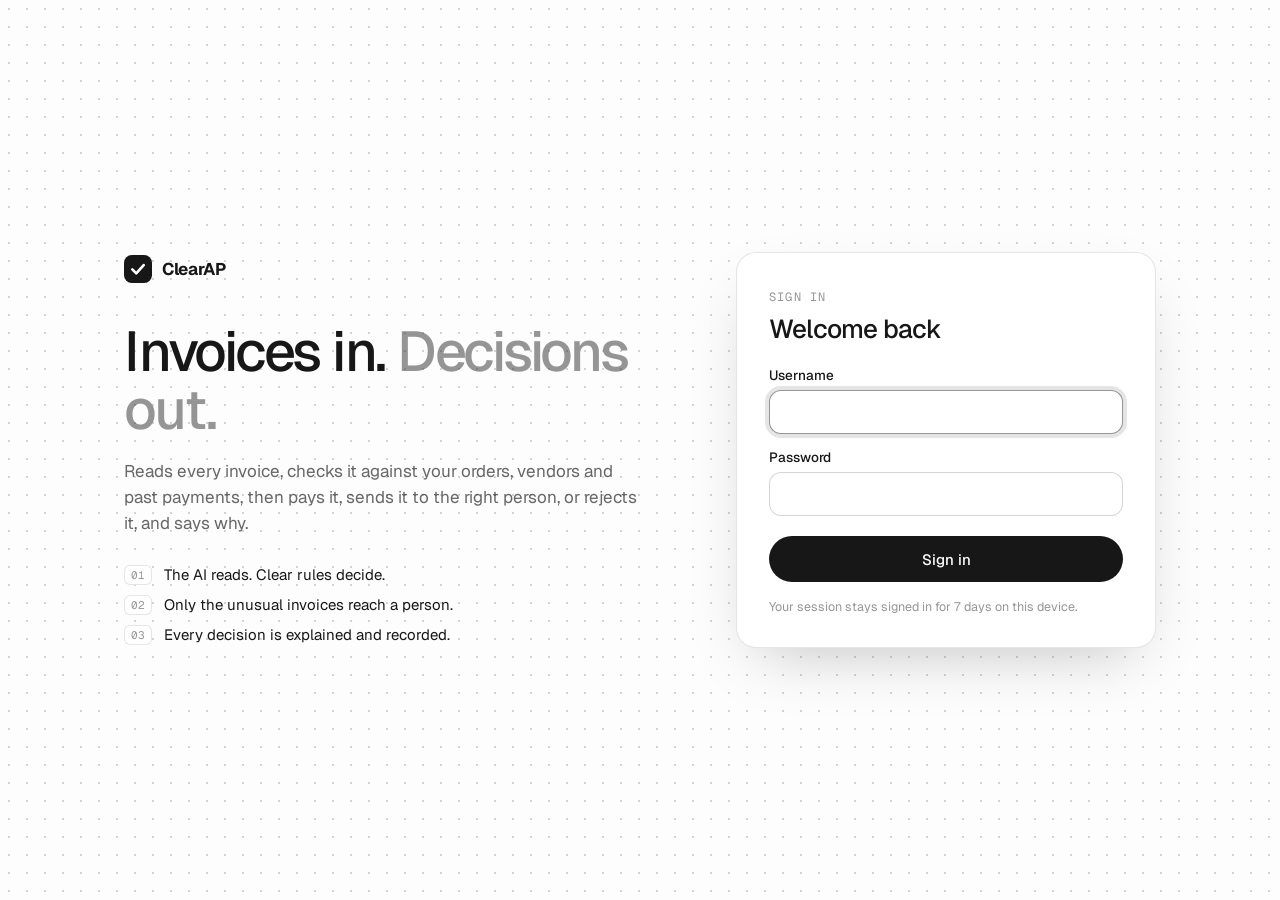
==== static/login.html @ f42cf378 "Production features: batch intake, bulk review, correct & re-check, vendors, exports, sign-in Workfl" ====
<!doctype html>
<html lang="en">
<head>
  <meta charset="utf-8" />
  <meta name="viewport" content="width=device-width, initial-scale=1" />
  <title>Sign in · ClearAP</title>
  <meta name="theme-color" content="#171717" />
  <link rel="preconnect" href="https://fonts.googleapis.com" />
  <link rel="preconnect" href="https://fonts.gstatic.com" crossorigin />
  <link href="https://fonts.googleapis.com/css2?family=Geist:wght@400;500;600&family=Geist+Mono:wght@400;500&display=swap" rel="stylesheet" />
  <link rel="stylesheet" href="/static/login.css" />
  <link rel="icon" href="data:image/svg+xml,<svg xmlns='http://www.w3.org/2000/svg' viewBox='0 0 32 32'><rect width='32' height='32' rx='9' fill='%23171717'/><path d='M9.5 16.5l4.5 4.5 8.5-9.5' stroke='white' stroke-width='3' fill='none' stroke-linecap='round' stroke-linejoin='round'/></svg>" />
</head>
<body>
  <main class="wrap">
    <section class="pitch">
      <div class="brand"><span class="logo"><svg viewBox="0 0 32 32" aria-hidden="true"><rect width="32" height="32" rx="9" fill="currentColor"/><path d="M9.5 16.5l4.5 4.5 8.5-9.5" stroke="var(--bg)" stroke-width="3" fill="none" stroke-linecap="round" stroke-linejoin="round"/></svg></span><b>ClearAP</b></div>
      <h1>Invoices in. <em>Decisions out.</em></h1>
      <p>Reads every invoice, checks it against your orders, vendors and past payments, then pays it, sends it to the right person, or rejects it, and says why.</p>
      <ul><li><span>01</span>The AI reads. Clear rules decide.</li><li><span>02</span>Only the unusual invoices reach a person.</li><li><span>03</span>Every decision is explained and recorded.</li></ul>
    </section>
    <section class="card">
      <span class="eyebrow">Sign in</span>
      <h2>Welcome back</h2>
      <p class="err" id="err" hidden></p>
      <form method="post" action="/login" autocomplete="on">
        <label>Username<input name="username" autocomplete="username" required autofocus /></label>
        <label>Password<input name="password" type="password" autocomplete="current-password" required /></label>
        <button type="submit">Sign in</button>
      </form>
      <p class="fine">Your session stays signed in for 7 days on this device.</p>
    </section>
  </main>
  <script>
    const e = new URLSearchParams(location.search).get("e");
    if (e) { const el = document.getElementById("err"); el.hidden = false;
      el.textContent = e === "locked" ? "Too many attempts. Wait a few minutes and try again." : "That username and password don't match."; }
  </script>
</body>
</html>
---- static/login.css ----
:root { --bg: #fdfdfd; --surface: #fff; --ink: #171717; --ink-2: #2d2d2db8; --ink-3: #2d2d2d80; --line: #2d2d2d1f; --line-strong: #2d2d2d33; --accent: #2f6bff; --bad: #b8323f; --bad-soft: #fdeeee;
  --sans: "Geist", ui-sans-serif, system-ui, sans-serif; --mono: "Geist Mono", ui-monospace, monospace; color-scheme: light; }
@media (prefers-color-scheme: dark) { :root { --bg: #0b0b0b; --surface: #141414; --ink: #ededed; --ink-2: #edededb3; --ink-3: #ededed73; --line: #ffffff1a; --line-strong: #ffffff2e; --bad: #e0607a; --bad-soft: #e0607a1a; color-scheme: dark; } }
* { box-sizing: border-box; }
body { margin: 0; font-family: var(--sans); background: var(--bg); color: var(--ink); -webkit-font-smoothing: antialiased;
  background-image: radial-gradient(var(--line-strong) 1px, transparent 1px); background-size: 18px 18px; }
.wrap { min-height: 100vh; display: grid; grid-template-columns: minmax(0, 1.1fr) minmax(0, 420px); gap: 48px; align-items: center; max-width: 1080px; margin: 0 auto; padding: 40px 24px; }
.brand { display: flex; align-items: center; gap: 10px; font-size: 17px; letter-spacing: -.02em; margin-bottom: 40px; }
.logo { width: 28px; height: 28px; display: inline-flex; color: var(--ink); }
h1 { font-size: clamp(34px, 5vw, 56px); font-weight: 500; letter-spacing: -.04em; line-height: 1.04; margin: 0 0 18px; }
h1 em { font-style: normal; color: var(--ink-3); }
.pitch p { color: var(--ink-2); font-size: 17px; line-height: 1.55; max-width: 520px; margin: 0 0 28px; }
.pitch ul { list-style: none; padding: 0; margin: 0; display: grid; gap: 10px; }
.pitch li { display: flex; gap: 12px; align-items: center; font-size: 15px; }
.pitch li span { font-family: var(--mono); font-size: 11px; color: var(--ink-3); border: 1px solid var(--line); border-radius: 6px; padding: 2px 6px; background: var(--surface); }
.card { background: var(--surface); border: 1px solid var(--line); border-radius: 20px; padding: 32px; box-shadow: 0 24px 60px -24px #00000040; }
.eyebrow { font-family: var(--mono); font-size: 12px; text-transform: uppercase; letter-spacing: .1em; color: var(--ink-3); }
h2 { font-size: 26px; font-weight: 500; letter-spacing: -.03em; margin: 6px 0 20px; }
form { display: grid; gap: 14px; }
label { display: grid; gap: 6px; font-size: 13.5px; font-weight: 500; }
input { height: 44px; border: 1px solid var(--line-strong); border-radius: 12px; padding: 0 14px; font: inherit; font-size: 15px; background: var(--surface); color: var(--ink); outline: none; }
input:focus { border-color: var(--ink-3); box-shadow: 0 0 0 4px var(--line); }
button { height: 46px; border-radius: 999px; border: 0; background: var(--ink); color: var(--bg); font: inherit; font-weight: 500; font-size: 15px; cursor: pointer; margin-top: 6px; }
button:hover { opacity: .88; }
.err { background: var(--bad-soft); color: var(--bad); border-radius: 10px; padding: 10px 12px; font-size: 13.5px; margin: 0 0 14px; }
.fine { color: var(--ink-3); font-size: 12.5px; margin: 16px 0 0; }
@media (max-width: 820px) { .wrap { grid-template-columns: minmax(0, 1fr); gap: 28px; } .brand { margin-bottom: 24px; } }
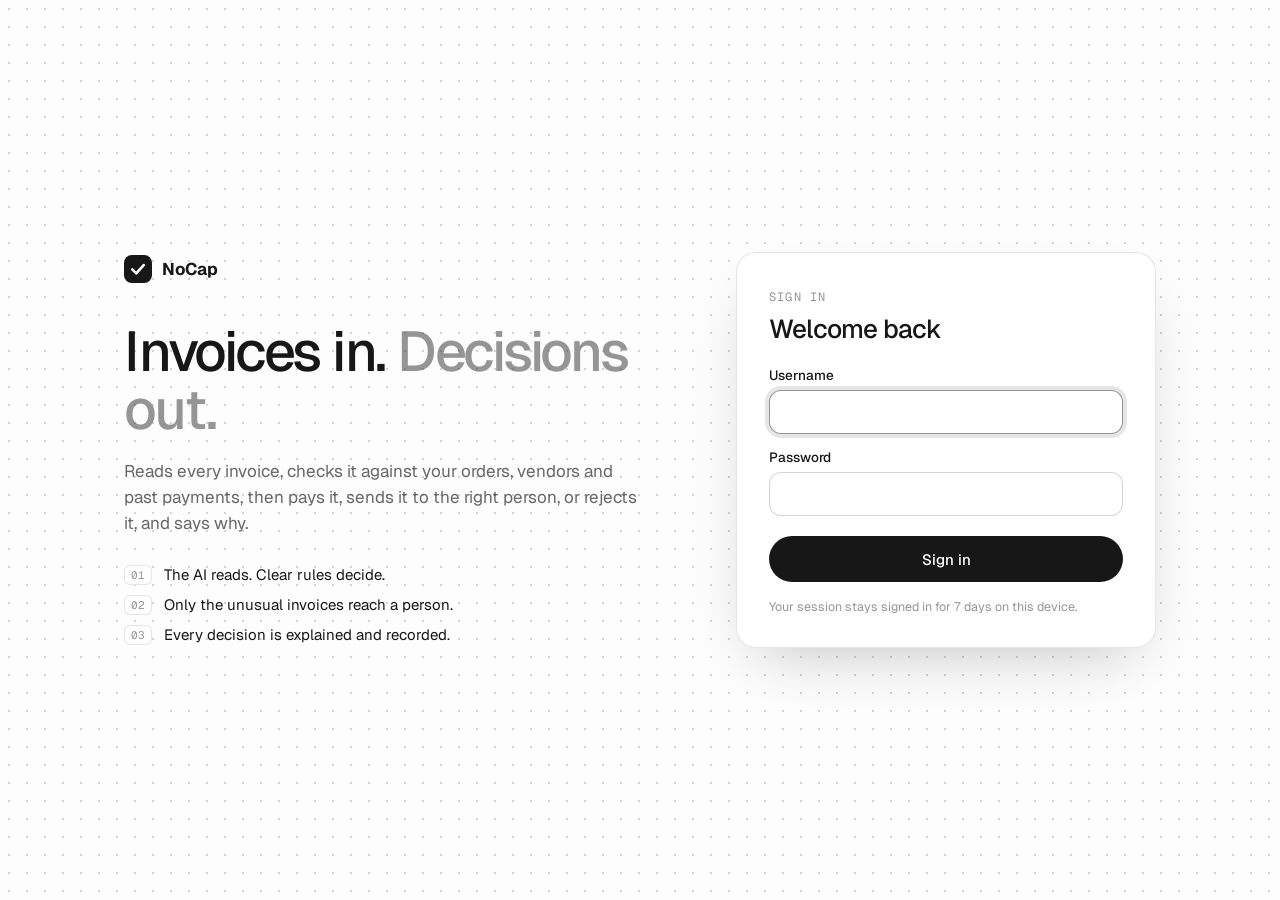
==== commit e2cd4733: "NoCap: Indian AP context, sidebar sections, Ask NoCap chat, styled dialogs - Rename the app to NoCap" ====
--- a/static/login.html
+++ b/static/login.html
@@ -3,7 +3,7 @@
 <head>
   <meta charset="utf-8" />
   <meta name="viewport" content="width=device-width, initial-scale=1" />
-  <title>Sign in · ClearAP</title>
+  <title>Sign in · NoCap</title>
   <meta name="theme-color" content="#171717" />
   <link rel="preconnect" href="https://fonts.googleapis.com" />
   <link rel="preconnect" href="https://fonts.gstatic.com" crossorigin />
@@ -14,7 +14,7 @@
 <body>
   <main class="wrap">
     <section class="pitch">
-      <div class="brand"><span class="logo"><svg viewBox="0 0 32 32" aria-hidden="true"><rect width="32" height="32" rx="9" fill="currentColor"/><path d="M9.5 16.5l4.5 4.5 8.5-9.5" stroke="var(--bg)" stroke-width="3" fill="none" stroke-linecap="round" stroke-linejoin="round"/></svg></span><b>ClearAP</b></div>
+      <div class="brand"><span class="logo"><svg viewBox="0 0 32 32" aria-hidden="true"><rect width="32" height="32" rx="9" fill="currentColor"/><path d="M9.5 16.5l4.5 4.5 8.5-9.5" stroke="var(--bg)" stroke-width="3" fill="none" stroke-linecap="round" stroke-linejoin="round"/></svg></span><b>NoCap</b></div>
       <h1>Invoices in. <em>Decisions out.</em></h1>
       <p>Reads every invoice, checks it against your orders, vendors and past payments, then pays it, sends it to the right person, or rejects it, and says why.</p>
       <ul><li><span>01</span>The AI reads. Clear rules decide.</li><li><span>02</span>Only the unusual invoices reach a person.</li><li><span>03</span>Every decision is explained and recorded.</li></ul>
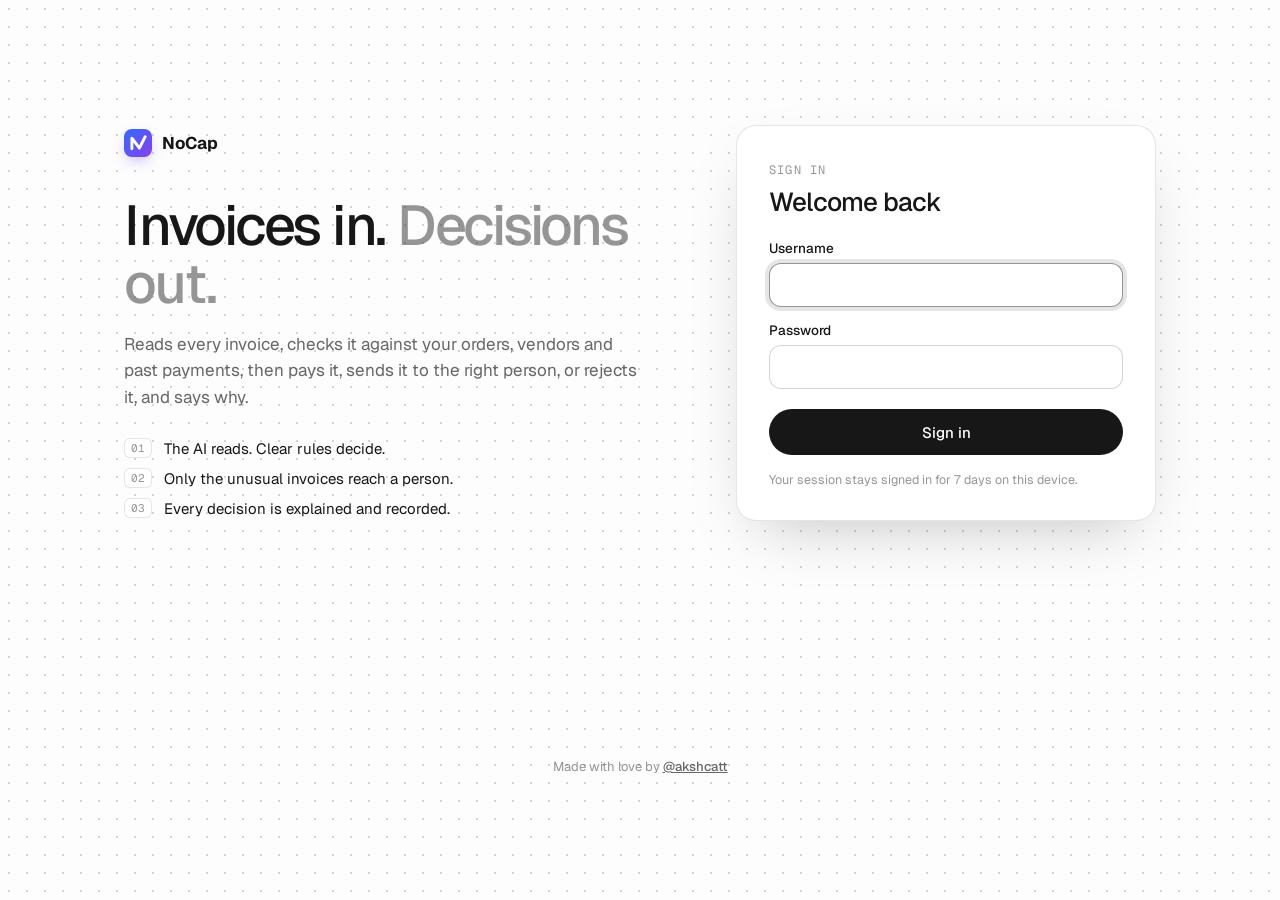
==== commit 5a2087f9: "New NoCap logo (N + checkmark on a gradient tile), favicon, and 'Made with love by @akshcatt' credit" ====
--- a/static/login.html
+++ b/static/login.html
@@ -9,12 +9,12 @@
   <link rel="preconnect" href="https://fonts.gstatic.com" crossorigin />
   <link href="https://fonts.googleapis.com/css2?family=Geist:wght@400;500;600&family=Geist+Mono:wght@400;500&display=swap" rel="stylesheet" />
   <link rel="stylesheet" href="/static/login.css" />
-  <link rel="icon" href="data:image/svg+xml,<svg xmlns='http://www.w3.org/2000/svg' viewBox='0 0 32 32'><rect width='32' height='32' rx='9' fill='%23171717'/><path d='M9.5 16.5l4.5 4.5 8.5-9.5' stroke='white' stroke-width='3' fill='none' stroke-linecap='round' stroke-linejoin='round'/></svg>" />
+  <link rel="icon" href="data:image/svg+xml,<svg xmlns='http://www.w3.org/2000/svg' viewBox='0 0 32 32'><defs><linearGradient id='g' x1='0' y1='0' x2='1' y2='1'><stop offset='0' stop-color='%232f6bff'/><stop offset='1' stop-color='%238b3ef0'/></linearGradient></defs><rect width='32' height='32' rx='9' fill='url(%23g)'/><path d='M9 22.5V10.5l8.6 11.4L24.2 8.8' stroke='white' stroke-width='3.3' fill='none' stroke-linecap='round' stroke-linejoin='round'/></svg>" />
 </head>
 <body>
   <main class="wrap">
     <section class="pitch">
-      <div class="brand"><span class="logo"><svg viewBox="0 0 32 32" aria-hidden="true"><rect width="32" height="32" rx="9" fill="currentColor"/><path d="M9.5 16.5l4.5 4.5 8.5-9.5" stroke="var(--bg)" stroke-width="3" fill="none" stroke-linecap="round" stroke-linejoin="round"/></svg></span><b>NoCap</b></div>
+      <div class="brand"><span class="logo"><svg viewBox="0 0 32 32" aria-hidden="true"><defs><linearGradient id="nc-g" x1="0" y1="0" x2="1" y2="1"><stop offset="0" stop-color="#2f6bff"/><stop offset="1" stop-color="#8b3ef0"/></linearGradient></defs><rect width="32" height="32" rx="9" fill="url(#nc-g)"/><path d="M9 22.5V10.5l8.6 11.4L24.2 8.8" stroke="#fff" stroke-width="3.3" fill="none" stroke-linecap="round" stroke-linejoin="round"/></svg></span><b>NoCap</b></div>
       <h1>Invoices in. <em>Decisions out.</em></h1>
       <p>Reads every invoice, checks it against your orders, vendors and past payments, then pays it, sends it to the right person, or rejects it, and says why.</p>
       <ul><li><span>01</span>The AI reads. Clear rules decide.</li><li><span>02</span>Only the unusual invoices reach a person.</li><li><span>03</span>Every decision is explained and recorded.</li></ul>
@@ -30,6 +30,7 @@
       </form>
       <p class="fine">Your session stays signed in for 7 days on this device.</p>
     </section>
+    <p class="credit">Made with love by <a href="https://github.com/akshcatt" target="_blank" rel="noopener">@akshcatt</a></p>
   </main>
   <script>
     const e = new URLSearchParams(location.search).get("e");
--- a/static/login.css
+++ b/static/login.css
@@ -25,3 +25,6 @@
 .err { background: var(--bad-soft); color: var(--bad); border-radius: 10px; padding: 10px 12px; font-size: 13.5px; margin: 0 0 14px; }
 .fine { color: var(--ink-3); font-size: 12.5px; margin: 16px 0 0; }
 @media (max-width: 820px) { .wrap { grid-template-columns: minmax(0, 1fr); gap: 28px; } .brand { margin-bottom: 24px; } }
+.credit { grid-column: 1 / -1; text-align: center; font-size: 13px; color: var(--ink-3); margin: 18px 0 0; }
+.credit a { color: var(--ink-2); font-weight: 500; }
+.logo { box-shadow: 0 6px 16px -6px #5b4bf5aa; border-radius: 9px; }
